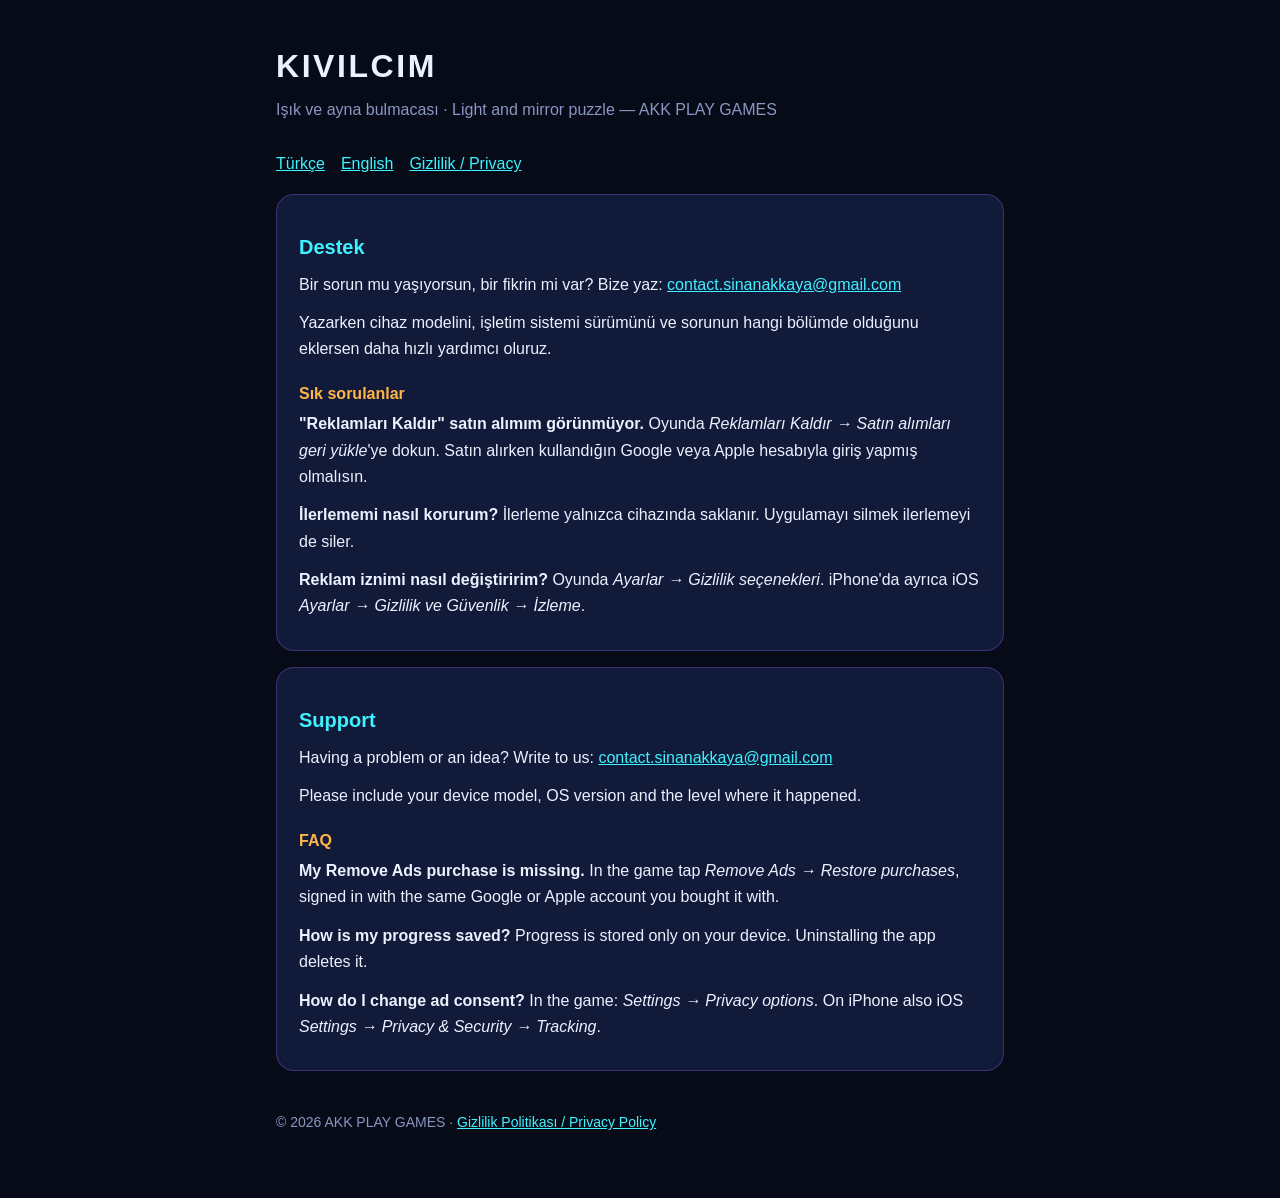
==== index.html @ a19412ce "KIVILCIM support site, privacy policy and app-ads.txt Co-Authored-By: Claude Opus 5.5 <noreply@anthr" ====
<!doctype html>
<html lang="tr">
<head>
<meta charset="utf-8">
<meta name="viewport" content="width=device-width, initial-scale=1">
<title>KIVILCIM — Destek / Support</title>
<meta name="description" content="KIVILCIM: aynaları çevirip ışığı kristallere ulaştırdığın bir bulmaca oyunu. Destek ve iletişim.">
<style>
  :root { --bg:#070a17; --panel:#121a3a; --text:#eaf2ff; --dim:#8a97c2; --cyan:#3ef2ff; --amber:#ffb547; }
  * { box-sizing: border-box; }
  body { margin:0; background:var(--bg); color:var(--text); font:16px/1.65 -apple-system, "Segoe UI", Roboto, Arial, sans-serif; }
  main { max-width:760px; margin:0 auto; padding:40px 16px 64px; }
  h1 { font-size:32px; letter-spacing:.08em; margin:0 0 4px; }
  .tag { color:var(--dim); margin:0 0 28px; }
  h2 { color:var(--cyan); font-size:20px; margin:28px 0 8px; }
  h3 { color:var(--amber); font-size:16px; margin:18px 0 4px; }
  p { margin:0 0 12px; }
  .card { background:var(--panel); border:1px solid rgba(155,107,255,.3); border-radius:18px; padding:8px 22px 18px; margin-top:16px; }
  a { color:var(--cyan); }
  nav a { margin-right:16px; }
  footer { color:var(--dim); font-size:14px; margin-top:40px; }
</style>
</head>
<body>
<main>
  <h1>KIVILCIM</h1>
  <p class="tag">Işık ve ayna bulmacası · Light and mirror puzzle — AKK PLAY GAMES</p>
  <nav><a href="#tr">Türkçe</a><a href="#en">English</a><a href="privacy.html">Gizlilik / Privacy</a></nav>

  <section id="tr" class="card">
    <h2>Destek</h2>
    <p>Bir sorun mu yaşıyorsun, bir fikrin mi var? Bize yaz:
      <a href="mailto:contact.sinanakkaya@gmail.com">contact.sinanakkaya@gmail.com</a></p>
    <p>Yazarken cihaz modelini, işletim sistemi sürümünü ve sorunun hangi bölümde olduğunu eklersen daha hızlı yardımcı oluruz.</p>
    <h3>Sık sorulanlar</h3>
    <p><strong>"Reklamları Kaldır" satın alımım görünmüyor.</strong> Oyunda <em>Reklamları Kaldır → Satın alımları geri yükle</em>'ye dokun. Satın alırken kullandığın Google veya Apple hesabıyla giriş yapmış olmalısın.</p>
    <p><strong>İlerlememi nasıl korurum?</strong> İlerleme yalnızca cihazında saklanır. Uygulamayı silmek ilerlemeyi de siler.</p>
    <p><strong>Reklam iznimi nasıl değiştiririm?</strong> Oyunda <em>Ayarlar → Gizlilik seçenekleri</em>. iPhone'da ayrıca iOS <em>Ayarlar → Gizlilik ve Güvenlik → İzleme</em>.</p>
  </section>

  <section id="en" class="card" lang="en">
    <h2>Support</h2>
    <p>Having a problem or an idea? Write to us:
      <a href="mailto:contact.sinanakkaya@gmail.com">contact.sinanakkaya@gmail.com</a></p>
    <p>Please include your device model, OS version and the level where it happened.</p>
    <h3>FAQ</h3>
    <p><strong>My Remove Ads purchase is missing.</strong> In the game tap <em>Remove Ads → Restore purchases</em>, signed in with the same Google or Apple account you bought it with.</p>
    <p><strong>How is my progress saved?</strong> Progress is stored only on your device. Uninstalling the app deletes it.</p>
    <p><strong>How do I change ad consent?</strong> In the game: <em>Settings → Privacy options</em>. On iPhone also iOS <em>Settings → Privacy &amp; Security → Tracking</em>.</p>
  </section>

  <footer>© 2026 AKK PLAY GAMES · <a href="privacy.html">Gizlilik Politikası / Privacy Policy</a></footer>
</main>
</body>
</html>
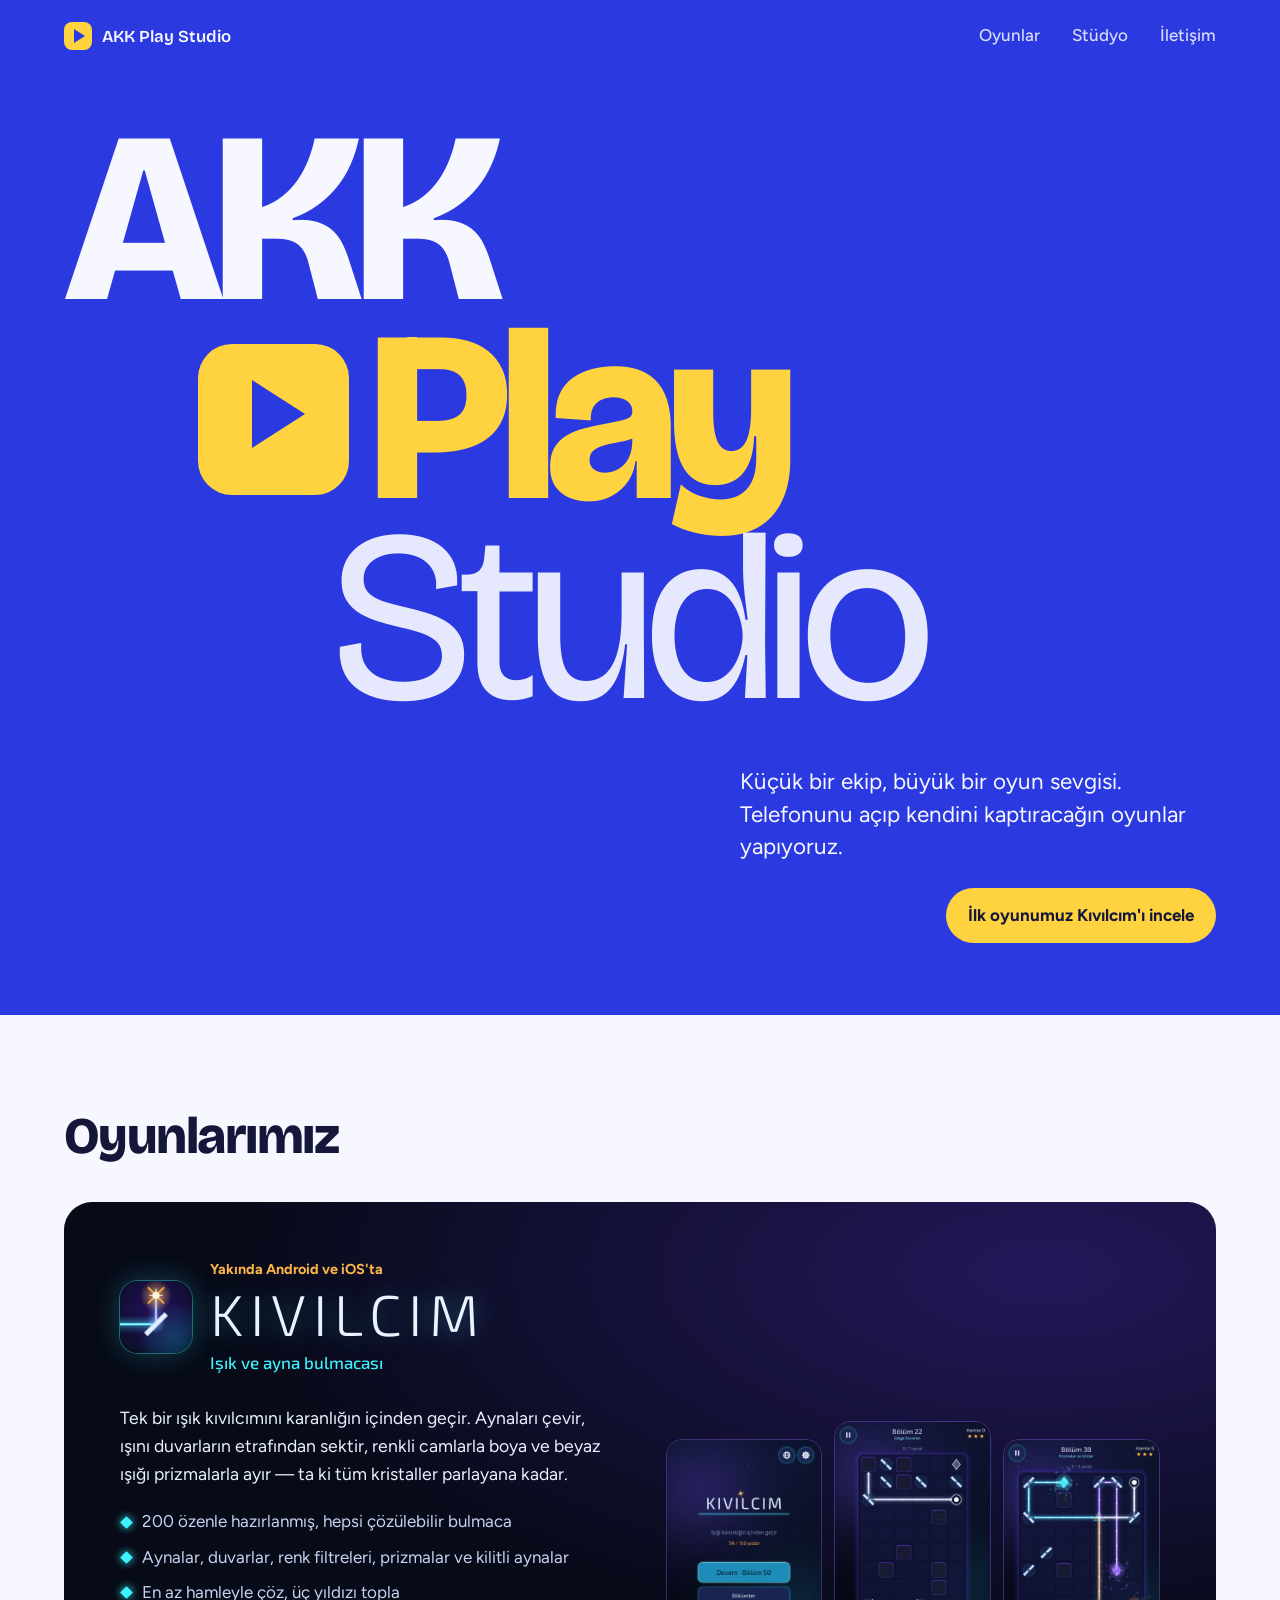
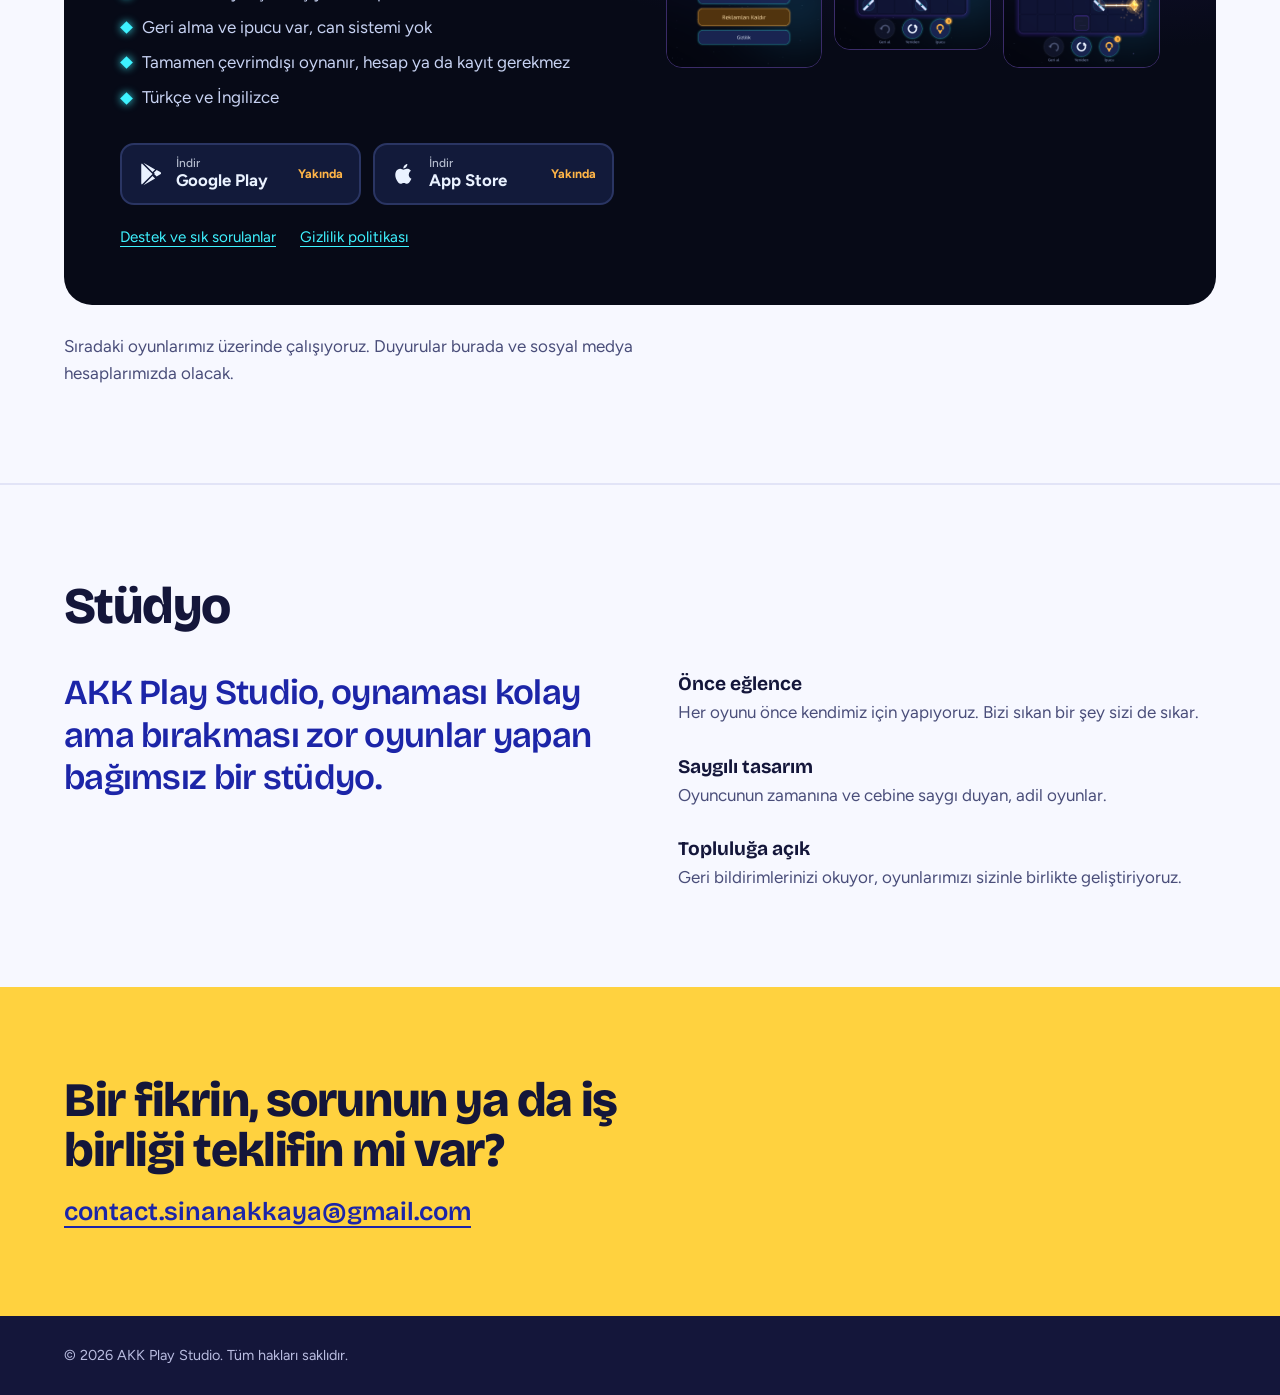
==== commit f92973e2: "AKK Play Studio sitesi: stüdyo ana sayfası ve Kıvılcım tanıtımı - Ana sayfa artık AKK Play Studio si" ====
--- a/index.html
+++ b/index.html
@@ -1,55 +1,133 @@
 <!doctype html>
 <html lang="tr">
 <head>
-<meta charset="utf-8">
-<meta name="viewport" content="width=device-width, initial-scale=1">
-<title>KIVILCIM — Destek / Support</title>
-<meta name="description" content="KIVILCIM: aynaları çevirip ışığı kristallere ulaştırdığın bir bulmaca oyunu. Destek ve iletişim.">
-<style>
-  :root { --bg:#070a17; --panel:#121a3a; --text:#eaf2ff; --dim:#8a97c2; --cyan:#3ef2ff; --amber:#ffb547; }
-  * { box-sizing: border-box; }
-  body { margin:0; background:var(--bg); color:var(--text); font:16px/1.65 -apple-system, "Segoe UI", Roboto, Arial, sans-serif; }
-  main { max-width:760px; margin:0 auto; padding:40px 16px 64px; }
-  h1 { font-size:32px; letter-spacing:.08em; margin:0 0 4px; }
-  .tag { color:var(--dim); margin:0 0 28px; }
-  h2 { color:var(--cyan); font-size:20px; margin:28px 0 8px; }
-  h3 { color:var(--amber); font-size:16px; margin:18px 0 4px; }
-  p { margin:0 0 12px; }
-  .card { background:var(--panel); border:1px solid rgba(155,107,255,.3); border-radius:18px; padding:8px 22px 18px; margin-top:16px; }
-  a { color:var(--cyan); }
-  nav a { margin-right:16px; }
-  footer { color:var(--dim); font-size:14px; margin-top:40px; }
-</style>
+  <meta charset="utf-8">
+  <meta name="viewport" content="width=device-width, initial-scale=1">
+  <title>AKK Play Studio</title>
+  <meta name="description" content="AKK Play Studio bağımsız bir oyun stüdyosu. İlk oyunumuz Kıvılcım, ışık ve ayna bulmacası, yakında Android ve iOS'ta.">
+  <link rel="preconnect" href="https://fonts.googleapis.com">
+  <link rel="preconnect" href="https://fonts.gstatic.com" crossorigin>
+  <link href="https://fonts.googleapis.com/css2?family=Bricolage+Grotesque:opsz,wght@12..96,400;12..96,600;12..96,800&family=Figtree:wght@400;500;700&family=Exo+2:wght@300;500&display=swap" rel="stylesheet">
+  <link rel="stylesheet" href="styles.css">
+  <link rel="icon" href="data:image/svg+xml,%3Csvg xmlns='http://www.w3.org/2000/svg' viewBox='0 0 32 32'%3E%3Crect width='32' height='32' rx='8' fill='%232B3AE0'/%3E%3Cpath d='M12 9l12 7-12 7z' fill='%23FFD23F'/%3E%3C/svg%3E">
 </head>
 <body>
-<main>
-  <h1>KIVILCIM</h1>
-  <p class="tag">Işık ve ayna bulmacası · Light and mirror puzzle — AKK PLAY GAMES</p>
-  <nav><a href="#tr">Türkçe</a><a href="#en">English</a><a href="privacy.html">Gizlilik / Privacy</a></nav>
+  <a class="skip" href="#oyunlar">İçeriğe geç</a>
 
-  <section id="tr" class="card">
-    <h2>Destek</h2>
-    <p>Bir sorun mu yaşıyorsun, bir fikrin mi var? Bize yaz:
-      <a href="mailto:contact.sinanakkaya@gmail.com">contact.sinanakkaya@gmail.com</a></p>
-    <p>Yazarken cihaz modelini, işletim sistemi sürümünü ve sorunun hangi bölümde olduğunu eklersen daha hızlı yardımcı oluruz.</p>
-    <h3>Sık sorulanlar</h3>
-    <p><strong>"Reklamları Kaldır" satın alımım görünmüyor.</strong> Oyunda <em>Reklamları Kaldır → Satın alımları geri yükle</em>'ye dokun. Satın alırken kullandığın Google veya Apple hesabıyla giriş yapmış olmalısın.</p>
-    <p><strong>İlerlememi nasıl korurum?</strong> İlerleme yalnızca cihazında saklanır. Uygulamayı silmek ilerlemeyi de siler.</p>
-    <p><strong>Reklam iznimi nasıl değiştiririm?</strong> Oyunda <em>Ayarlar → Gizlilik seçenekleri</em>. iPhone'da ayrıca iOS <em>Ayarlar → Gizlilik ve Güvenlik → İzleme</em>.</p>
-  </section>
+  <header class="top">
+    <a class="logo" href="#" aria-label="AKK Play Studio ana sayfa">
+      <span class="logo-mark" aria-hidden="true"></span>
+      <span class="logo-text">AKK Play Studio</span>
+    </a>
+    <nav aria-label="Ana menü">
+      <a href="#oyunlar">Oyunlar</a>
+      <a href="#studyo">Stüdyo</a>
+      <a href="#iletisim">İletişim</a>
+    </nav>
+  </header>
 
-  <section id="en" class="card" lang="en">
-    <h2>Support</h2>
-    <p>Having a problem or an idea? Write to us:
-      <a href="mailto:contact.sinanakkaya@gmail.com">contact.sinanakkaya@gmail.com</a></p>
-    <p>Please include your device model, OS version and the level where it happened.</p>
-    <h3>FAQ</h3>
-    <p><strong>My Remove Ads purchase is missing.</strong> In the game tap <em>Remove Ads → Restore purchases</em>, signed in with the same Google or Apple account you bought it with.</p>
-    <p><strong>How is my progress saved?</strong> Progress is stored only on your device. Uninstalling the app deletes it.</p>
-    <p><strong>How do I change ad consent?</strong> In the game: <em>Settings → Privacy options</em>. On iPhone also iOS <em>Settings → Privacy &amp; Security → Tracking</em>.</p>
-  </section>
+  <main>
+    <section class="hero" aria-labelledby="hero-title">
+      <h1 id="hero-title" class="wordmark">
+        <span class="wm-line">AKK</span>
+        <span class="wm-line wm-play"><span class="wm-btn" aria-hidden="true"></span>Play</span>
+        <span class="wm-line wm-studio">Studio</span>
+      </h1>
+      <p class="hero-lede">Küçük bir ekip, büyük bir oyun sevgisi. Telefonunu açıp kendini kaptıracağın oyunlar yapıyoruz.</p>
+      <a class="hero-cta" href="#kivilcim">İlk oyunumuz Kıvılcım'ı incele</a>
+    </section>
 
-  <footer>© 2026 AKK PLAY GAMES · <a href="privacy.html">Gizlilik Politikası / Privacy Policy</a></footer>
-</main>
+    <section id="oyunlar" class="games" aria-labelledby="games-title">
+      <h2 id="games-title" class="section-title">Oyunlarımız</h2>
+
+      <article id="kivilcim" class="game" aria-labelledby="kivilcim-title">
+        <div class="game-inner">
+          <div class="game-body">
+            <div class="game-head">
+              <img class="game-icon" src="assets/kivilcim/icon.png" alt="" width="72" height="72">
+              <div>
+                <p class="game-status">Yakında Android ve iOS'ta</p>
+                <h3 id="kivilcim-title" class="game-title">Kıvılcım</h3>
+                <p class="game-genre">Işık ve ayna bulmacası</p>
+              </div>
+            </div>
+
+            <p class="game-lede">Tek bir ışık kıvılcımını karanlığın içinden geçir. Aynaları çevir, ışını duvarların etrafından sektir, renkli camlarla boya ve beyaz ışığı prizmalarla ayır — ta ki tüm kristaller parlayana kadar.</p>
+
+            <ul class="game-features">
+              <li>200 özenle hazırlanmış, hepsi çözülebilir bulmaca</li>
+              <li>Aynalar, duvarlar, renk filtreleri, prizmalar ve kilitli aynalar</li>
+              <li>En az hamleyle çöz, üç yıldızı topla</li>
+              <li>Geri alma ve ipucu var, can sistemi yok</li>
+              <li>Tamamen çevrimdışı oynanır, hesap ya da kayıt gerekmez</li>
+              <li>Türkçe ve İngilizce</li>
+            </ul>
+
+            <ul class="stores" data-game="kivilcim">
+              <li>
+                <a class="store" data-store="googlePlay" href="#">
+                  <svg viewBox="0 0 24 24" aria-hidden="true"><path d="M3.6 2.3 13.4 12l-9.8 9.7c-.4-.2-.6-.6-.6-1.1V3.4c0-.5.2-.9.6-1.1Zm11 8.5 2.6-2.6 3.4 2c.9.5.9 1.6 0 2.1l-3.4 2-2.6-2.6L15.8 12l-1.2-1.2ZM5 1.6l10.8 6.2-2.4 2.4L5 1.6Zm8.4 12.2 2.4 2.4L5 22.4l8.4-8.6Z"/></svg>
+                  <span class="store-text"><small>İndir</small>Google Play</span>
+                  <span class="store-soon">Yakında</span>
+                </a>
+              </li>
+              <li>
+                <a class="store" data-store="appStore" href="#">
+                  <svg viewBox="0 0 24 24" aria-hidden="true"><path d="M16.4 12.6c0-2.4 2-3.5 2-3.6-1.1-1.6-2.8-1.8-3.4-1.8-1.4-.2-2.8.8-3.5.8s-1.8-.8-3-.8c-1.5 0-3 .9-3.8 2.3-1.6 2.8-.4 7 1.2 9.3.8 1.1 1.7 2.4 2.9 2.3 1.2 0 1.6-.7 3-.7s1.8.7 3 .7 2-1.1 2.8-2.3c.9-1.3 1.2-2.5 1.2-2.6 0 0-2.4-.9-2.4-3.6ZM14.1 5.6c.6-.8 1.1-1.8 1-2.9-.9 0-2 .6-2.7 1.4-.6.7-1.1 1.8-1 2.8 1 .1 2-.5 2.7-1.3Z"/></svg>
+                  <span class="store-text"><small>İndir</small>App Store</span>
+                  <span class="store-soon">Yakında</span>
+                </a>
+              </li>
+            </ul>
+
+            <p class="game-links"><a href="kivilcim-destek.html">Destek ve sık sorulanlar</a><a href="privacy.html">Gizlilik politikası</a></p>
+          </div>
+
+          <div class="shots" role="group" aria-label="Kıvılcım ekran görüntüleri">
+            <img src="assets/kivilcim/ekran-menu.png" alt="Kıvılcım ana menüsü" width="720" height="1055" loading="lazy">
+            <img src="assets/kivilcim/ekran-bolum.png" alt="22. bölüm: ayna ve duvarlarla dolu bir bulmaca tahtası" width="720" height="1055" loading="lazy">
+            <img src="assets/kivilcim/ekran-cozum.png" alt="38. bölüm çözüldü: prizmadan ayrılan ışınlar üç kristali yakıyor" width="720" height="1055" loading="lazy">
+          </div>
+        </div>
+      </article>
+
+      <p class="more-games">Sıradaki oyunlarımız üzerinde çalışıyoruz. Duyurular burada ve sosyal medya hesaplarımızda olacak.</p>
+    </section>
+
+    <section id="studyo" class="studio" aria-labelledby="studio-title">
+      <h2 id="studio-title" class="section-title">Stüdyo</h2>
+      <div class="studio-grid">
+        <p class="studio-big">AKK Play Studio, oynaması kolay ama bırakması zor oyunlar yapan bağımsız bir stüdyo.</p>
+        <div class="studio-points">
+          <div>
+            <h3>Önce eğlence</h3>
+            <p>Her oyunu önce kendimiz için yapıyoruz. Bizi sıkan bir şey sizi de sıkar.</p>
+          </div>
+          <div>
+            <h3>Saygılı tasarım</h3>
+            <p>Oyuncunun zamanına ve cebine saygı duyan, adil oyunlar.</p>
+          </div>
+          <div>
+            <h3>Topluluğa açık</h3>
+            <p>Geri bildirimlerinizi okuyor, oyunlarımızı sizinle birlikte geliştiriyoruz.</p>
+          </div>
+        </div>
+      </div>
+    </section>
+
+    <section id="iletisim" class="contact" aria-labelledby="contact-title">
+      <h2 id="contact-title" class="contact-title">Bir fikrin, sorunun ya da iş birliği teklifin mi var?</h2>
+      <a class="contact-mail" href="mailto:contact.sinanakkaya@gmail.com">contact.sinanakkaya@gmail.com</a>
+    </section>
+  </main>
+
+  <footer class="foot">
+    <p>© <span id="year">2026</span> AKK Play Studio. Tüm hakları saklıdır.</p>
+  </footer>
+
+  <div class="toast" role="status" aria-live="polite" hidden></div>
+
+  <script src="config.js"></script>
+  <script src="main.js"></script>
 </body>
 </html>
--- a/styles.css
+++ b/styles.css
@@ -0,0 +1,215 @@
+:root {
+  --cobalt: #2B3AE0;
+  --cobalt-deep: #1C25A8;
+  --sun: #FFD23F;
+  --paper: #F7F8FF;
+  --ink: #14163A;
+  --ink-soft: #4A4E7A;
+  --spark: #FF6B2C;
+  --night: #1A1033;
+
+  --display: "Bricolage Grotesque", system-ui, sans-serif;
+  --body: "Figtree", system-ui, sans-serif;
+
+  --gutter: clamp(16px, 5vw, 64px);
+  --max: 1200px;
+}
+
+* { box-sizing: border-box; }
+html { scroll-behavior: smooth; }
+@media (prefers-reduced-motion: reduce) {
+  html { scroll-behavior: auto; }
+  *, *::before, *::after { animation: none !important; transition: none !important; }
+}
+
+body {
+  margin: 0;
+  background: var(--paper);
+  color: var(--ink);
+  font: 400 1.0625rem/1.6 var(--body);
+  -webkit-font-smoothing: antialiased;
+}
+
+a { color: inherit; }
+:focus-visible { outline: 3px solid var(--sun); outline-offset: 3px; border-radius: 6px; }
+
+.skip {
+  position: absolute; left: 16px; top: -60px;
+  background: var(--sun); color: var(--ink);
+  padding: 10px 16px; border-radius: 8px; font-weight: 700; z-index: 10;
+}
+.skip:focus { top: 16px; }
+
+/* ---------- Header ---------- */
+.top {
+  position: absolute; inset: 0 0 auto 0; z-index: 5;
+  display: flex; align-items: center; justify-content: space-between; gap: 16px;
+  padding: 22px var(--gutter);
+  color: var(--paper);
+}
+.logo { display: flex; align-items: center; gap: 10px; text-decoration: none; font: 600 1.05rem var(--display); }
+.logo-mark {
+  width: 28px; height: 28px; border-radius: 8px; background: var(--sun); position: relative; flex: none;
+}
+.logo-mark::after {
+  content: ""; position: absolute; left: 10px; top: 7px;
+  border-left: 11px solid var(--cobalt); border-top: 7px solid transparent; border-bottom: 7px solid transparent;
+}
+.top nav { display: flex; gap: clamp(14px, 3vw, 32px); }
+.top nav a { text-decoration: none; font-weight: 500; opacity: .85; }
+.top nav a:hover { opacity: 1; text-decoration: underline; text-underline-offset: 5px; }
+
+/* ---------- Hero ---------- */
+.hero {
+  background: var(--cobalt);
+  color: var(--paper);
+  padding: 120px var(--gutter) 72px;
+  overflow: hidden;
+}
+.wordmark {
+  margin: 0;
+  font-family: var(--display);
+  font-weight: 800;
+  font-size: clamp(4.5rem, 19vw, 17rem);
+  line-height: .82;
+  letter-spacing: -.045em;
+  display: flex; flex-direction: column;
+}
+.wm-line { display: block; }
+.wm-play { color: var(--sun); display: flex; align-items: center; gap: .08em; padding-left: .55em; }
+.wm-btn {
+  width: .62em; height: .62em; flex: none; border-radius: .14em; background: var(--sun); position: relative;
+  animation: press 2.8s ease-in-out .6s 1 both;
+}
+.wm-btn::after {
+  content: ""; position: absolute; left: 36%; top: 24%;
+  border-left: .22em solid var(--cobalt); border-top: .14em solid transparent; border-bottom: .14em solid transparent;
+}
+.wm-studio { font-weight: 400; padding-left: 1.1em; opacity: .92; }
+
+@keyframes press {
+  0%, 100% { transform: scale(1); }
+  20% { transform: scale(.86) rotate(-6deg); }
+  34% { transform: scale(1.06) rotate(2deg); }
+  48% { transform: scale(1); }
+}
+
+.hero-lede {
+  max-width: 34ch; margin: 48px 0 0 auto;
+  font-size: clamp(1.15rem, 2vw, 1.4rem); line-height: 1.45;
+}
+.hero-cta {
+  display: inline-block; margin: 24px 0 0; float: right; clear: both;
+  font-weight: 700; color: var(--ink); background: var(--sun);
+  padding: 14px 22px; border-radius: 999px; text-decoration: none;
+}
+.hero-cta:hover { background: #fff; }
+.hero::after { content: ""; display: block; clear: both; }
+
+/* ---------- Sections ---------- */
+.section-title {
+  font: 800 clamp(2rem, 5vw, 3.2rem)/1 var(--display);
+  letter-spacing: -.03em; margin: 0 0 40px;
+}
+.games, .studio { padding: 96px var(--gutter); max-width: calc(var(--max) + 2 * var(--gutter)); margin: 0 auto; }
+
+/* ---------- Kıvılcım (oyunun kendi paleti) ---------- */
+.game {
+  --k-bg: #070a17; --k-panel: #121a3a; --k-text: #eaf2ff; --k-dim: #8a97c2;
+  --k-cyan: #3ef2ff; --k-amber: #ffb547; --k-violet: #9b6bff;
+  background: radial-gradient(120% 90% at 85% 10%, #22185A 0%, var(--k-bg) 60%);
+  color: var(--k-text);
+  border-radius: 28px; overflow: hidden;
+}
+
+.game-inner {
+  display: grid; grid-template-columns: minmax(0, 1fr) minmax(0, 1fr);
+  gap: clamp(28px, 4vw, 56px); padding: clamp(24px, 4.5vw, 56px);
+}
+.game-head { display: flex; align-items: center; gap: 18px; }
+.game-icon { width: 72px; height: 72px; border-radius: 18px; flex: none; box-shadow: 0 0 0 1px rgba(62, 242, 255, .35), 0 0 28px rgba(62, 242, 255, .25); }
+.game-status { margin: 0 0 4px; font-size: .9rem; font-weight: 700; color: var(--k-amber); }
+.game-title {
+  margin: 0; font: 300 clamp(2.4rem, 6vw, 3.6rem)/1 "Exo 2", var(--display);
+  letter-spacing: .12em; text-transform: uppercase;
+  text-shadow: 0 0 24px rgba(62, 242, 255, .35);
+}
+.game-genre { margin: 6px 0 0; color: var(--k-cyan); font-family: "Exo 2", var(--body); font-weight: 500; }
+
+.game-lede { max-width: 52ch; margin: 28px 0 20px; font-size: 1.1rem; line-height: 1.6; }
+.game-features { list-style: none; margin: 0 0 32px; padding: 0; display: grid; gap: 8px; color: #C7D2F2; }
+.game-features li { position: relative; padding-left: 22px; }
+.game-features li::before {
+  content: ""; position: absolute; left: 2px; top: .55em; width: 9px; height: 9px;
+  background: var(--k-cyan); transform: rotate(45deg); box-shadow: 0 0 8px var(--k-cyan);
+}
+
+.stores { list-style: none; margin: 0; padding: 0; display: grid; gap: 12px; grid-template-columns: repeat(auto-fit, minmax(190px, 1fr)); }
+.store {
+  display: flex; align-items: center; gap: 12px;
+  padding: 12px 16px; border-radius: 14px; text-decoration: none;
+  background: var(--k-text); color: var(--k-bg);
+  border: 2px solid var(--k-text);
+  transition: transform .15s ease, background .15s ease;
+}
+.store svg { width: 26px; height: 26px; fill: currentColor; flex: none; }
+.store-text { display: flex; flex-direction: column; line-height: 1.15; font-weight: 700; font-size: 1.05rem; }
+.store-text small { font-weight: 500; font-size: .75rem; opacity: .75; }
+.store-soon { margin-left: auto; font-size: .78rem; font-weight: 700; color: var(--k-amber); }
+.store.is-live .store-soon { display: none; }
+.store.is-live:hover { background: var(--k-cyan); border-color: var(--k-cyan); transform: translateY(-2px); }
+.store[aria-disabled="true"] { background: var(--k-panel); color: var(--k-text); border-color: #2A3563; cursor: not-allowed; }
+
+.game-links { margin: 20px 0 0; display: flex; flex-wrap: wrap; gap: 8px 24px; font-size: .95rem; }
+.game-links a { color: var(--k-cyan); text-underline-offset: 4px; }
+
+.shots { display: grid; grid-template-columns: repeat(3, 1fr); gap: 12px; align-self: center; }
+.shots img {
+  width: 100%; height: auto; border-radius: 16px; display: block;
+  border: 1px solid rgba(155, 107, 255, .35);
+}
+.shots img:nth-child(2) { transform: translateY(-18px); }
+
+.more-games { color: var(--ink-soft); margin: 28px 0 0; max-width: 60ch; }
+
+/* ---------- Studio ---------- */
+.studio { border-top: 2px solid #E2E4F7; }
+.studio-grid { display: grid; grid-template-columns: 1fr 1fr; gap: clamp(32px, 6vw, 80px); }
+.studio-big { margin: 0; font: 600 clamp(1.5rem, 3vw, 2.2rem)/1.2 var(--display); letter-spacing: -.02em; color: var(--cobalt-deep); }
+.studio-points { display: grid; gap: 28px; }
+.studio-points h3 { margin: 0 0 4px; font: 700 1.2rem var(--display); }
+.studio-points p { margin: 0; color: var(--ink-soft); }
+
+/* ---------- Contact ---------- */
+.contact { background: var(--sun); padding: 88px var(--gutter); text-align: left; }
+.contact-title { margin: 0 0 20px; max-width: 22ch; font: 800 clamp(1.8rem, 4.5vw, 3rem)/1.05 var(--display); letter-spacing: -.03em; }
+.contact-mail {
+  font: 600 clamp(1.1rem, 3vw, 1.6rem) var(--display); color: var(--cobalt-deep);
+  text-underline-offset: 6px; text-decoration-thickness: 2px; overflow-wrap: anywhere;
+}
+
+.foot { background: var(--ink); color: #B9BCE0; padding: 28px var(--gutter); font-size: .9rem; }
+.foot p { margin: 0; }
+
+.toast {
+  position: fixed; left: 50%; bottom: 24px; transform: translateX(-50%);
+  background: var(--ink); color: var(--paper); padding: 12px 18px; border-radius: 12px;
+  font-weight: 500; box-shadow: 0 8px 24px rgba(20, 22, 58, .3); z-index: 20; max-width: calc(100vw - 32px);
+}
+
+/* ---------- Responsive ---------- */
+@media (max-width: 860px) {
+  .game-inner { grid-template-columns: 1fr; }
+  .shots { grid-auto-flow: column; grid-template-columns: none; grid-auto-columns: minmax(150px, 42%); overflow-x: auto; scroll-snap-type: x mandatory; padding-bottom: 6px; }
+  .shots img { scroll-snap-align: start; }
+  .shots img:nth-child(2) { transform: none; }
+  .studio-grid { grid-template-columns: 1fr; }
+}
+@media (max-width: 560px) {
+  .logo-text { display: none; }
+  .hero { padding-top: 96px; }
+  .wm-play { padding-left: .3em; }
+  .wm-studio { padding-left: .5em; }
+  .hero-lede { margin-left: 0; }
+  .hero-cta { float: none; }
+}
